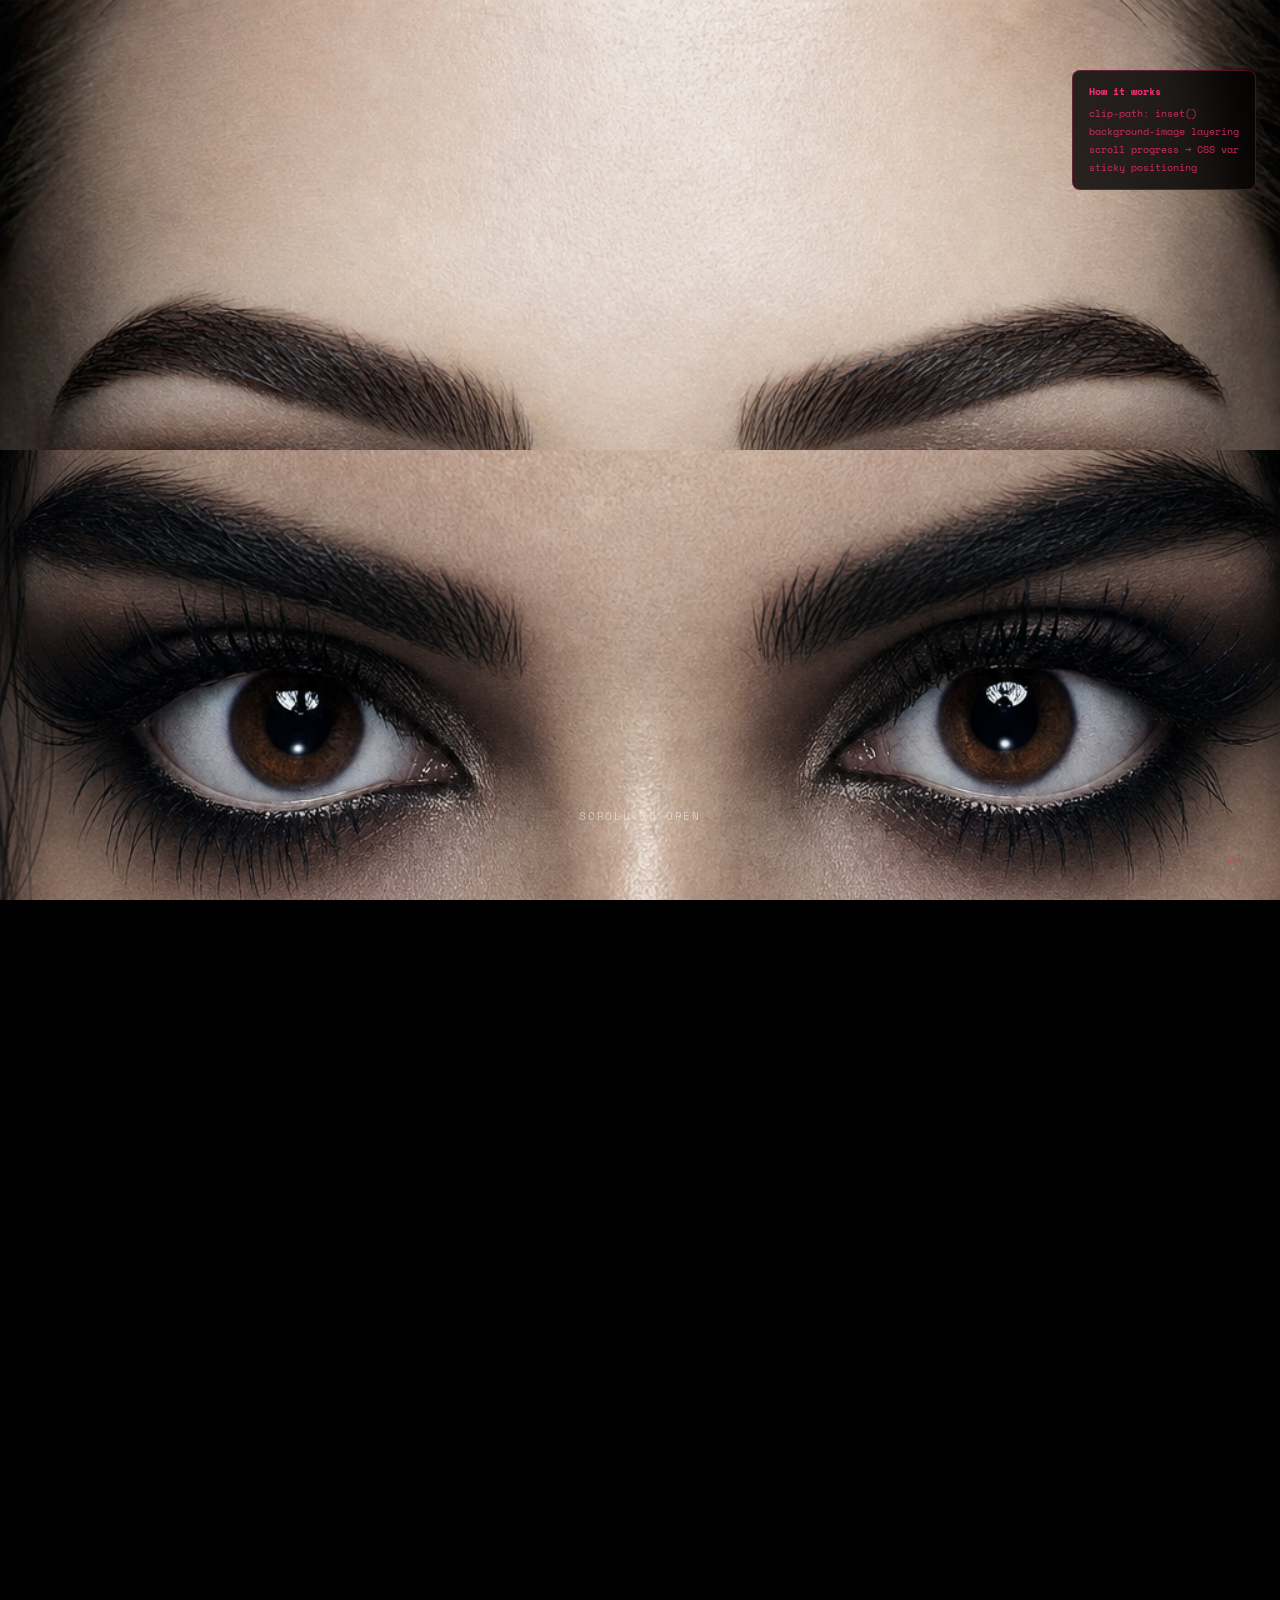
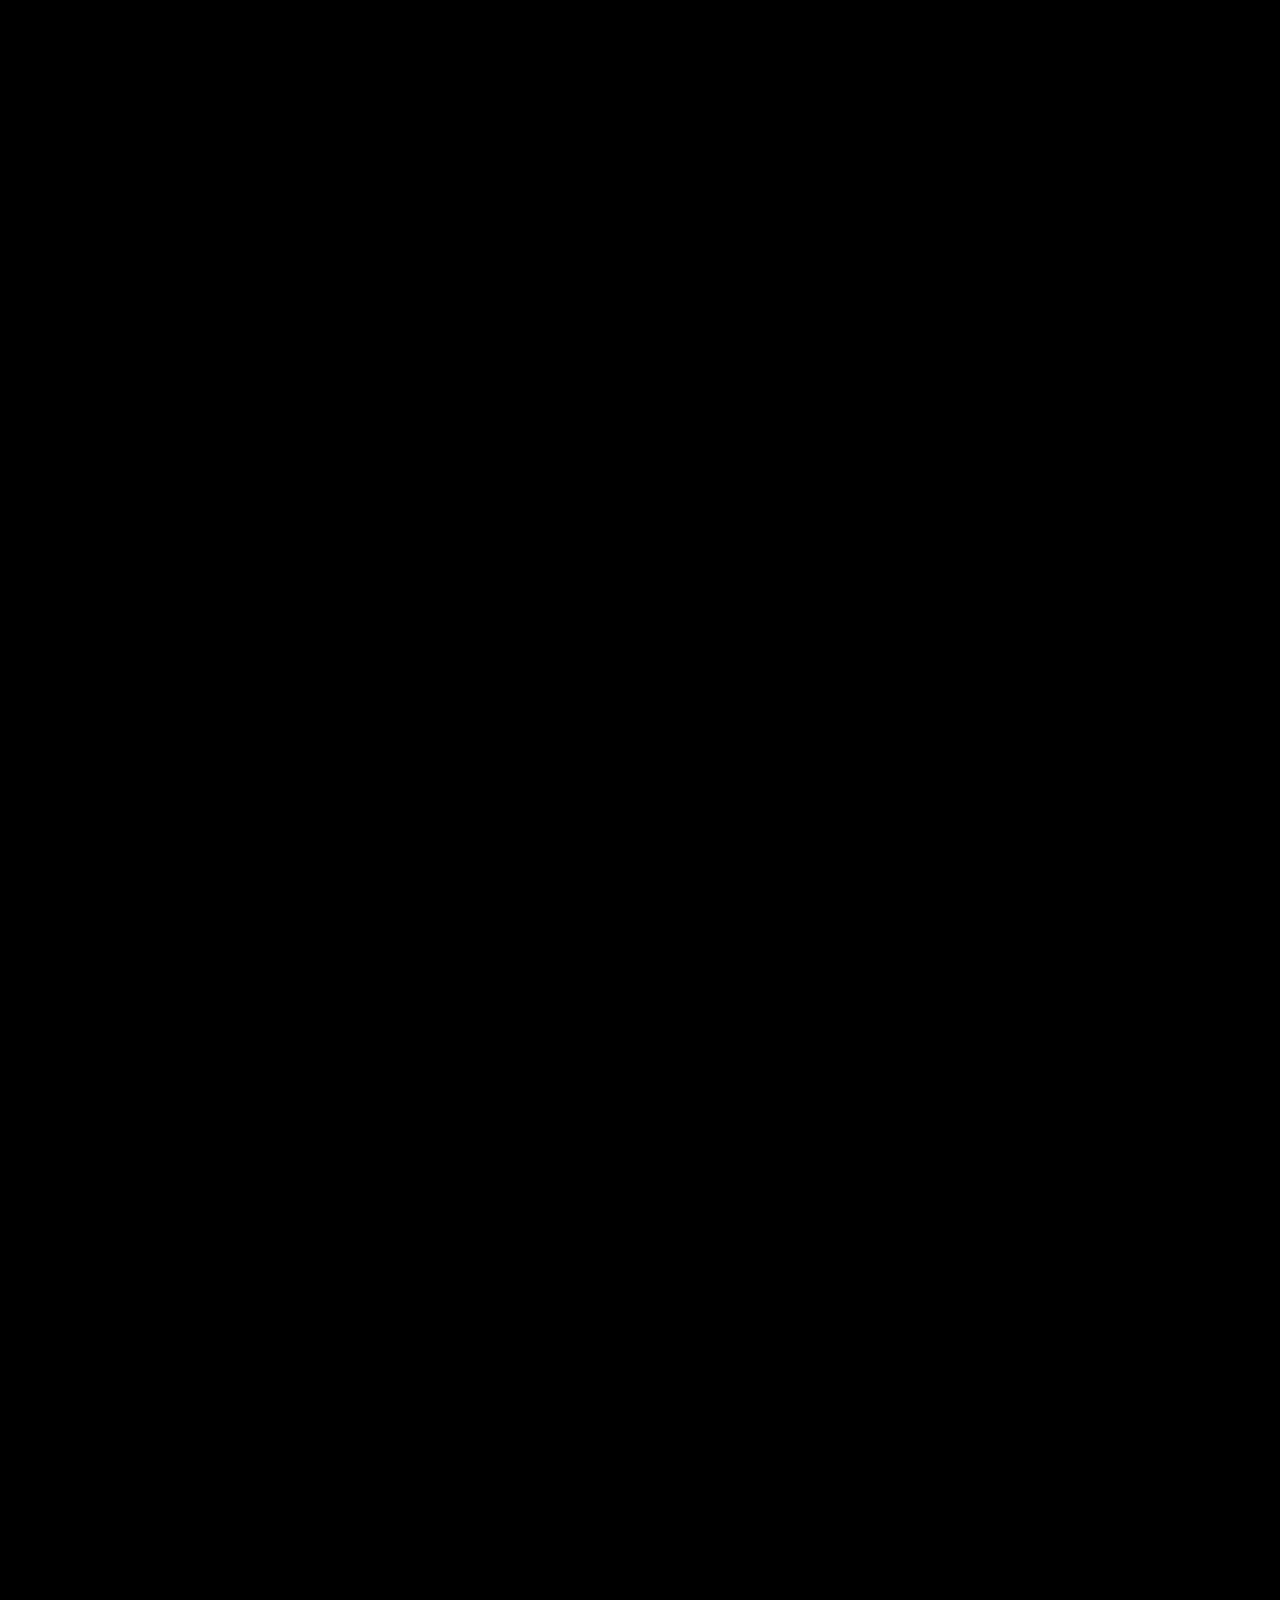
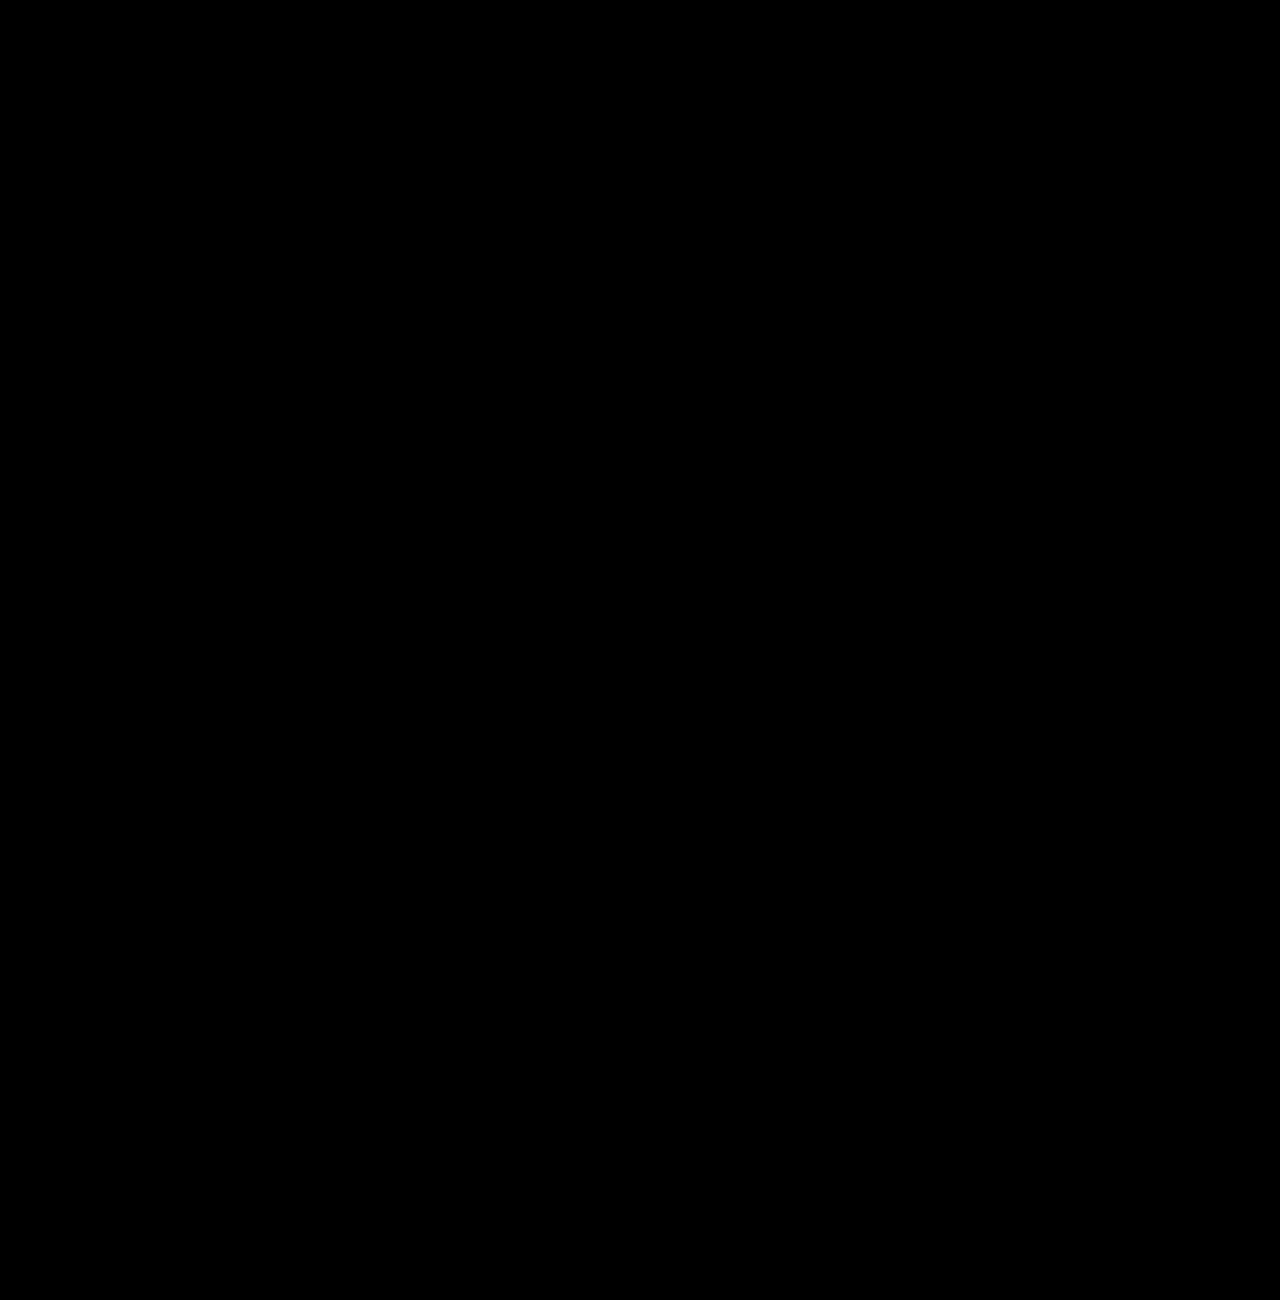
==== demos/eyelid.html @ 67fddb4d "feat: initial WTF.css sandbox with 5 insane CSS demos - Eye Awakening: scroll-driven clip-path face " ====
<!DOCTYPE html>
<html lang="en">
<head>
<meta charset="UTF-8">
<meta name="viewport" content="width=device-width, initial-scale=1.0">
<title>Eye Awakening</title>
<style>
  *, *::before, *::after { box-sizing: border-box; margin: 0; padding: 0; }

  body {
    background: #000;
    height: 500vh; /* tall scrollable page */
    font-family: 'Space Grotesk', sans-serif;
    overflow-x: hidden;
  }

  /* STICKY CONTAINER — viewport-locked face */
  .stage {
    position: sticky;
    top: 0;
    height: 100vh;
    overflow: hidden;
    display: flex;
    align-items: center;
    justify-content: center;
  }

  /* FACE — static background layer */
  .face {
    position: absolute;
    inset: 0;
    background-image: url('../assets/img/face_eyes_open.png');
    background-size: cover;
    background-position: center top;
    background-repeat: no-repeat;
  }

  /* EYELIDS — clip-path animated by scroll */
  .eyelid-top {
    position: absolute;
    left: 0;
    right: 0;
    top: 0;
    background-image: url('../assets/img/face_eyes_closed.png');
    background-size: cover;
    background-position: center top;
    background-repeat: no-repeat;
    height: 100vh;

    /* This clip-path reveals ONLY the top lid area */
    clip-path: inset(0 0 var(--reveal) 0);
    --reveal: 50%; /* controlled by JS */
  }

  /* SCROLL HINT */
  .hint {
    position: fixed;
    bottom: 32px;
    left: 50%;
    transform: translateX(-50%);
    display: flex;
    flex-direction: column;
    align-items: center;
    gap: 8px;
    color: rgba(255,255,255,0.5);
    font-size: 11px;
    letter-spacing: 0.15em;
    text-transform: uppercase;
    pointer-events: none;
    transition: opacity 0.5s;
    font-family: 'Space Mono', monospace;
  }

  .hint.hidden {
    opacity: 0;
  }

  .hint-arrow {
    width: 1px;
    height: 36px;
    background: linear-gradient(to bottom, transparent, rgba(255,255,255,0.4));
    animation: pulse-arrow 1.5s ease-in-out infinite;
  }

  @keyframes pulse-arrow {
    0%, 100% { opacity: 0.3; transform: scaleY(1); }
    50% { opacity: 1; transform: scaleY(1.2); }
  }

  /* PROGRESS OVERLAY TEXT */
  .progress-text {
    position: fixed;
    bottom: 32px;
    right: 40px;
    font-family: 'Space Mono', monospace;
    font-size: 10px;
    color: rgba(255,45,120,0.6);
    letter-spacing: 0.1em;
    pointer-events: none;
  }

  /* GLOW EFFECT on open */
  .face-glow {
    position: absolute;
    inset: 0;
    background: radial-gradient(ellipse 60% 30% at 50% 36%,
      rgba(255,45,120,0.18) 0%,
      rgba(0,229,255,0.08) 40%,
      transparent 70%);
    opacity: 0;
    transition: opacity 0.2s;
    pointer-events: none;
  }

  /* CAPTION */
  .caption {
    position: fixed;
    top: 50%;
    left: 50%;
    transform: translate(-50%, -50%);
    text-align: center;
    pointer-events: none;
    opacity: 0;
    transition: opacity 0.4s;
  }

  .caption h2 {
    font-size: clamp(2rem, 5vw, 5rem);
    font-weight: 700;
    color: #fff;
    letter-spacing: -0.03em;
    text-shadow: 0 0 40px rgba(255,45,120,0.8), 0 0 80px rgba(255,45,120,0.4);
    line-height: 1;
  }

  .caption p {
    margin-top: 12px;
    font-size: 13px;
    color: rgba(255,255,255,0.5);
    letter-spacing: 0.2em;
    text-transform: uppercase;
    font-family: 'Space Mono', monospace;
  }

  /* TECHNIQUE BADGE */
  .technique-badge {
    position: fixed;
    top: 70px;
    right: 24px;
    background: rgba(0,0,0,0.8);
    border: 1px solid rgba(255,45,120,0.3);
    border-radius: 8px;
    padding: 12px 16px;
    font-family: 'Space Mono', monospace;
    font-size: 10px;
    color: rgba(255,45,120,0.8);
    pointer-events: none;
    line-height: 1.8;
    backdrop-filter: blur(10px);
    max-width: 200px;
  }

  .technique-badge strong {
    color: #ff2d78;
    display: block;
    margin-bottom: 4px;
  }
</style>
<link rel="preconnect" href="https://fonts.googleapis.com">
<link href="https://fonts.googleapis.com/css2?family=Space+Grotesk:wght@700&family=Space+Mono&display=swap" rel="stylesheet">
</head>
<body>

<div class="stage" id="stage">
  <div class="face" id="faceOpen"></div>
  <div class="eyelid-top" id="eyelidTop"></div>
  <div class="face-glow" id="faceGlow"></div>
</div>

<div class="hint" id="hint">
  <span>scroll to open</span>
  <div class="hint-arrow"></div>
</div>

<div class="progress-text" id="progressText">0%</div>

<div class="caption" id="caption">
  <h2>She sees you.</h2>
  <p>pure css · no video · no canvas</p>
</div>

<div class="technique-badge">
  <strong>How it works</strong>
  clip-path: inset()<br>
  background-image layering<br>
  scroll progress → CSS var<br>
  sticky positioning
</div>

<script>
  const eyelid = document.getElementById('eyelidTop');
  const glow = document.getElementById('faceGlow');
  const hint = document.getElementById('hint');
  const caption = document.getElementById('caption');
  const progressText = document.getElementById('progressText');

  const SCROLL_RANGE = window.innerHeight * 3; // scroll distance for full open

  function lerp(a, b, t) { return a + (b - a) * t; }
  function clamp(v, mn, mx) { return Math.min(Math.max(v, mn), mx); }
  function easeInOut(t) { return t < 0.5 ? 2*t*t : -1+(4-2*t)*t; }

  let lastScroll = 0;
  let raf = null;

  function update() {
    const scrollY = window.scrollY;
    const progress = clamp(scrollY / SCROLL_RANGE, 0, 1);
    const eased = easeInOut(progress);

    // Eyelid clip: starts at inset(0 0 50% 0) fully closed top
    // As we scroll, bottom inset grows from 50% to 100% = eyelid lifts
    const bottomInset = lerp(50, 100, eased);
    eyelid.style.clipPath = `inset(0 0 ${bottomInset}% 0)`;

    // Glow appears as eyes open
    const glowOpacity = clamp((eased - 0.5) * 2, 0, 1);
    glow.style.opacity = glowOpacity;

    // Hint fades out early
    hint.classList.toggle('hidden', progress > 0.05);

    // Caption appears when fully open
    const captionOpacity = clamp((eased - 0.85) * 6, 0, 1);
    caption.style.opacity = captionOpacity;

    // Progress
    progressText.textContent = Math.round(progress * 100) + '%';

    lastScroll = scrollY;
    raf = null;
  }

  window.addEventListener('scroll', () => {
    if (!raf) raf = requestAnimationFrame(update);
  }, { passive: true });

  update();
</script>
</body>
</html>
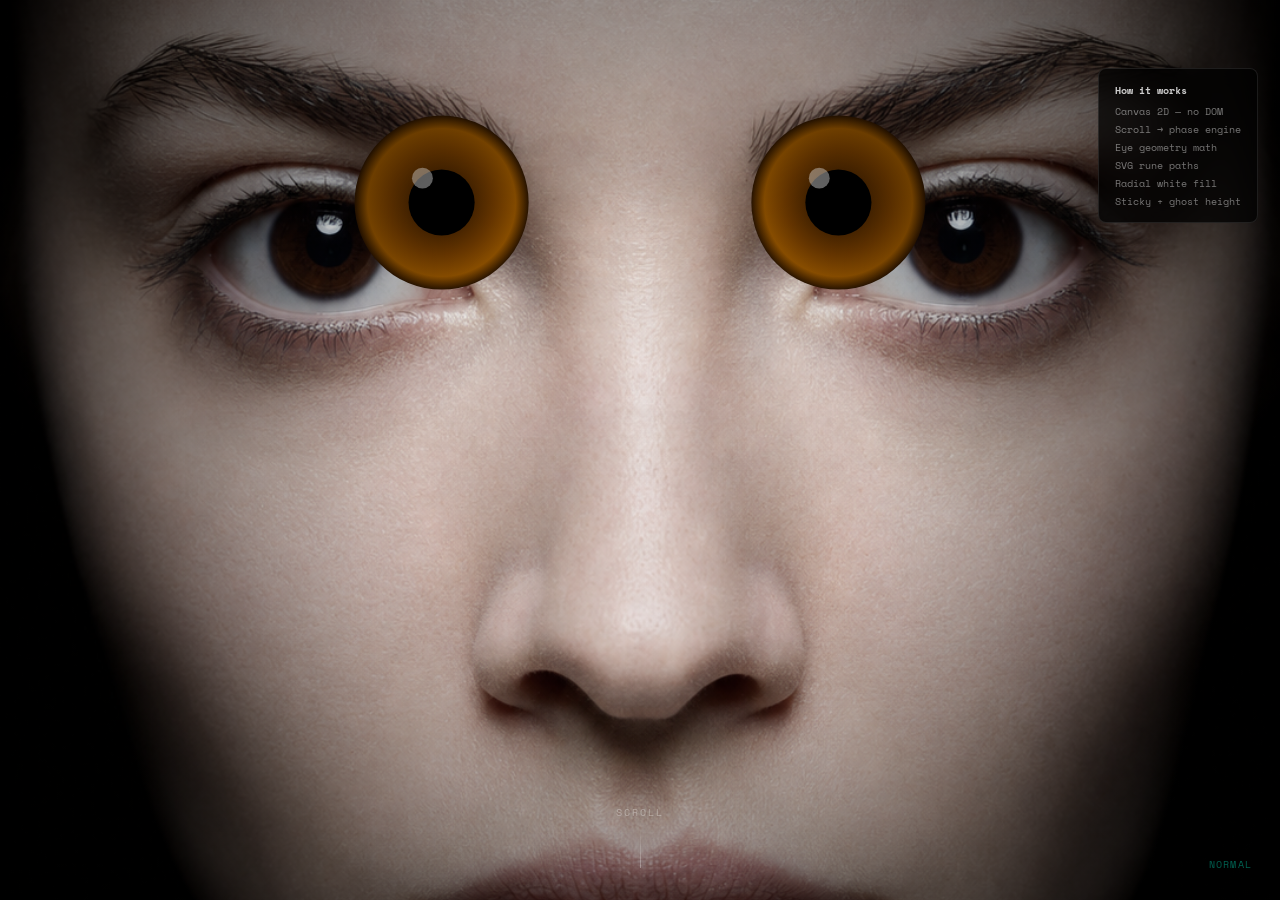
==== commit 69b69f42: "feat(01): exorcism eye refactor — Canvas scroll phases, nordic runes, white roll - Entirely new appr" ====
--- a/demos/eyelid.html
+++ b/demos/eyelid.html
@@ -7,17 +7,44 @@
 <style>
   *, *::before, *::after { box-sizing: border-box; margin: 0; padding: 0; }
 
-  body {
+  html, body {
     background: #000;
-    height: 500vh; /* tall scrollable page */
-    font-family: 'Space Grotesk', sans-serif;
+    width: 100%;
+    height: 100%;
+    overflow: hidden; /* body itself does NOT scroll */
+    font-family: 'Space Mono', monospace;
+  }
+
+  /* ─── SCROLL CONTAINER ─────────────────────────────────────
+     This div is the actual scroller. It is taller than 100vh
+     so the browser registers scroll, but the face stays fixed.
+  ─────────────────────────────────────────────────────────── */
+  #scroller {
+    position: fixed;
+    inset: 0;
+    overflow-y: scroll;
     overflow-x: hidden;
-  }
-
-  /* STICKY CONTAINER — viewport-locked face */
-  .stage {
+    scroll-behavior: auto;
+    /* hide scrollbar visually */
+    scrollbar-width: none;
+    -ms-overflow-style: none;
+  }
+  #scroller::-webkit-scrollbar { display: none; }
+
+  /* The tall ghost — gives height to scroll against */
+  #scroll-ghost {
+    height: 600vh;
+    width: 100%;
+    pointer-events: none;
+  }
+
+  /* ─── STICKY FACE STAGE ────────────────────────────────────
+     Sticks to the viewport the whole time, full w×h.
+  ─────────────────────────────────────────────────────────── */
+  #stage {
     position: sticky;
     top: 0;
+    width: 100%;
     height: 100vh;
     overflow: hidden;
     display: flex;
@@ -25,35 +52,28 @@
     justify-content: center;
   }
 
-  /* FACE — static background layer */
-  .face {
+  /* ─── CANVAS ────────────────────────────────────────────── */
+  #canvas {
     position: absolute;
     inset: 0;
-    background-image: url('../assets/img/face_eyes_open.png');
-    background-size: cover;
-    background-position: center top;
-    background-repeat: no-repeat;
-  }
-
-  /* EYELIDS — clip-path animated by scroll */
-  .eyelid-top {
+    width: 100%;
+    height: 100%;
+  }
+
+  /* ─── AMBIENT BACKGROUND GLOW ───────────────────────────── */
+  #bg-glow {
     position: absolute;
-    left: 0;
-    right: 0;
-    top: 0;
-    background-image: url('../assets/img/face_eyes_closed.png');
-    background-size: cover;
-    background-position: center top;
-    background-repeat: no-repeat;
-    height: 100vh;
-
-    /* This clip-path reveals ONLY the top lid area */
-    clip-path: inset(0 0 var(--reveal) 0);
-    --reveal: 50%; /* controlled by JS */
-  }
-
-  /* SCROLL HINT */
-  .hint {
+    inset: 0;
+    background: radial-gradient(ellipse 55% 35% at 50% 38%,
+      rgba(255,255,255,0) 0%,
+      rgba(0,0,0,0) 100%);
+    pointer-events: none;
+    transition: background 0.3s;
+    z-index: 2;
+  }
+
+  /* ─── SCROLL HINT ───────────────────────────────────────── */
+  #hint {
     position: fixed;
     bottom: 32px;
     left: 50%;
@@ -62,190 +82,517 @@
     flex-direction: column;
     align-items: center;
     gap: 8px;
-    color: rgba(255,255,255,0.5);
-    font-size: 11px;
-    letter-spacing: 0.15em;
+    color: rgba(255,255,255,0.35);
+    font-size: 10px;
+    letter-spacing: 0.2em;
     text-transform: uppercase;
     pointer-events: none;
-    transition: opacity 0.5s;
+    transition: opacity 0.6s ease;
+    z-index: 20;
     font-family: 'Space Mono', monospace;
   }
-
-  .hint.hidden {
-    opacity: 0;
-  }
-
-  .hint-arrow {
+  #hint.fade { opacity: 0; }
+  .hint-line {
     width: 1px;
-    height: 36px;
-    background: linear-gradient(to bottom, transparent, rgba(255,255,255,0.4));
-    animation: pulse-arrow 1.5s ease-in-out infinite;
-  }
-
-  @keyframes pulse-arrow {
-    0%, 100% { opacity: 0.3; transform: scaleY(1); }
-    50% { opacity: 1; transform: scaleY(1.2); }
-  }
-
-  /* PROGRESS OVERLAY TEXT */
-  .progress-text {
+    height: 40px;
+    background: linear-gradient(to bottom, transparent, rgba(255,255,255,0.3));
+    animation: hint-pulse 1.8s ease-in-out infinite;
+  }
+  @keyframes hint-pulse {
+    0%, 100% { opacity: 0.2; transform: scaleY(0.8); }
+    50%       { opacity: 1;   transform: scaleY(1.1); }
+  }
+
+  /* ─── TECHNIQUE BADGE ───────────────────────────────────── */
+  #badge {
     position: fixed;
-    bottom: 32px;
-    right: 40px;
-    font-family: 'Space Mono', monospace;
-    font-size: 10px;
-    color: rgba(255,45,120,0.6);
-    letter-spacing: 0.1em;
-    pointer-events: none;
-  }
-
-  /* GLOW EFFECT on open */
-  .face-glow {
-    position: absolute;
-    inset: 0;
-    background: radial-gradient(ellipse 60% 30% at 50% 36%,
-      rgba(255,45,120,0.18) 0%,
-      rgba(0,229,255,0.08) 40%,
-      transparent 70%);
-    opacity: 0;
-    transition: opacity 0.2s;
-    pointer-events: none;
-  }
-
-  /* CAPTION */
-  .caption {
-    position: fixed;
-    top: 50%;
-    left: 50%;
-    transform: translate(-50%, -50%);
-    text-align: center;
-    pointer-events: none;
-    opacity: 0;
-    transition: opacity 0.4s;
-  }
-
-  .caption h2 {
-    font-size: clamp(2rem, 5vw, 5rem);
-    font-weight: 700;
-    color: #fff;
-    letter-spacing: -0.03em;
-    text-shadow: 0 0 40px rgba(255,45,120,0.8), 0 0 80px rgba(255,45,120,0.4);
-    line-height: 1;
-  }
-
-  .caption p {
-    margin-top: 12px;
-    font-size: 13px;
-    color: rgba(255,255,255,0.5);
-    letter-spacing: 0.2em;
-    text-transform: uppercase;
-    font-family: 'Space Mono', monospace;
-  }
-
-  /* TECHNIQUE BADGE */
-  .technique-badge {
-    position: fixed;
-    top: 70px;
-    right: 24px;
-    background: rgba(0,0,0,0.8);
-    border: 1px solid rgba(255,45,120,0.3);
+    top: 68px;
+    right: 22px;
+    background: rgba(0,0,0,0.75);
+    border: 1px solid rgba(255,255,255,0.1);
     border-radius: 8px;
     padding: 12px 16px;
     font-family: 'Space Mono', monospace;
+    font-size: 9.5px;
+    color: rgba(255,255,255,0.45);
+    line-height: 1.9;
+    pointer-events: none;
+    backdrop-filter: blur(10px);
+    max-width: 190px;
+    z-index: 20;
+  }
+  #badge strong { color: rgba(255,255,255,0.8); display: block; margin-bottom: 3px; }
+
+  /* ─── PHASE LABEL (centre bottom) ──────────────────────── */
+  #phase-label {
+    position: fixed;
+    bottom: 28px;
+    right: 28px;
+    font-family: 'Space Mono', monospace;
     font-size: 10px;
-    color: rgba(255,45,120,0.8);
+    color: rgba(255,45,120,0.5);
+    letter-spacing: 0.12em;
     pointer-events: none;
-    line-height: 1.8;
-    backdrop-filter: blur(10px);
-    max-width: 200px;
-  }
-
-  .technique-badge strong {
-    color: #ff2d78;
-    display: block;
-    margin-bottom: 4px;
-  }
+    z-index: 20;
+    transition: opacity 0.3s;
+  }
+
+  @import url('https://fonts.googleapis.com/css2?family=Space+Mono&display=swap');
 </style>
-<link rel="preconnect" href="https://fonts.googleapis.com">
-<link href="https://fonts.googleapis.com/css2?family=Space+Grotesk:wght@700&family=Space+Mono&display=swap" rel="stylesheet">
+<link href="https://fonts.googleapis.com/css2?family=Space+Mono&display=swap" rel="stylesheet">
 </head>
 <body>
 
-<div class="stage" id="stage">
-  <div class="face" id="faceOpen"></div>
-  <div class="eyelid-top" id="eyelidTop"></div>
-  <div class="face-glow" id="faceGlow"></div>
+<div id="scroller">
+  <div id="scroll-ghost">
+    <!-- STICKY STAGE lives INSIDE the scroller so sticky works -->
+    <div id="stage">
+      <canvas id="canvas"></canvas>
+      <div id="bg-glow"></div>
+    </div>
+  </div>
 </div>
 
-<div class="hint" id="hint">
-  <span>scroll to open</span>
-  <div class="hint-arrow"></div>
+<div id="hint">
+  <span>scroll</span>
+  <div class="hint-line"></div>
 </div>
 
-<div class="progress-text" id="progressText">0%</div>
-
-<div class="caption" id="caption">
-  <h2>She sees you.</h2>
-  <p>pure css · no video · no canvas</p>
+<div id="badge">
+  <strong>How it works</strong>
+  Canvas 2D — no DOM<br>
+  Scroll → phase engine<br>
+  Eye geometry math<br>
+  SVG rune paths<br>
+  Radial white fill<br>
+  Sticky + ghost height
 </div>
 
-<div class="technique-badge">
-  <strong>How it works</strong>
-  clip-path: inset()<br>
-  background-image layering<br>
-  scroll progress → CSS var<br>
-  sticky positioning
-</div>
+<div id="phase-label" id="phase-label"></div>
 
 <script>
-  const eyelid = document.getElementById('eyelidTop');
-  const glow = document.getElementById('faceGlow');
-  const hint = document.getElementById('hint');
-  const caption = document.getElementById('caption');
-  const progressText = document.getElementById('progressText');
-
-  const SCROLL_RANGE = window.innerHeight * 3; // scroll distance for full open
-
-  function lerp(a, b, t) { return a + (b - a) * t; }
-  function clamp(v, mn, mx) { return Math.min(Math.max(v, mn), mx); }
-  function easeInOut(t) { return t < 0.5 ? 2*t*t : -1+(4-2*t)*t; }
-
-  let lastScroll = 0;
-  let raf = null;
-
-  function update() {
-    const scrollY = window.scrollY;
-    const progress = clamp(scrollY / SCROLL_RANGE, 0, 1);
-    const eased = easeInOut(progress);
-
-    // Eyelid clip: starts at inset(0 0 50% 0) fully closed top
-    // As we scroll, bottom inset grows from 50% to 100% = eyelid lifts
-    const bottomInset = lerp(50, 100, eased);
-    eyelid.style.clipPath = `inset(0 0 ${bottomInset}% 0)`;
-
-    // Glow appears as eyes open
-    const glowOpacity = clamp((eased - 0.5) * 2, 0, 1);
-    glow.style.opacity = glowOpacity;
-
-    // Hint fades out early
-    hint.classList.toggle('hidden', progress > 0.05);
-
-    // Caption appears when fully open
-    const captionOpacity = clamp((eased - 0.85) * 6, 0, 1);
-    caption.style.opacity = captionOpacity;
-
-    // Progress
-    progressText.textContent = Math.round(progress * 100) + '%';
-
-    lastScroll = scrollY;
-    raf = null;
-  }
-
-  window.addEventListener('scroll', () => {
-    if (!raf) raf = requestAnimationFrame(update);
-  }, { passive: true });
-
-  update();
+// ═══════════════════════════════════════════════════════════
+//  CONSTANTS & STATE
+// ═══════════════════════════════════════════════════════════
+const canvas = document.getElementById('canvas');
+const ctx    = canvas.getContext('2d');
+const scroller = document.getElementById('scroller');
+const hintEl   = document.getElementById('hint');
+const bgGlow   = document.getElementById('bg-glow');
+const phaseLabel = document.getElementById('phase-label');
+
+let W, H;
+let face = new Image();
+face.src = '../assets/img/exorcism_face.png';
+
+// Eye positions — expressed as % of image so they scale
+// These are tuned to the generated face image (3:4 portrait)
+// Adjust EYE_L/R if image changes
+const EYE_DEF = {
+  // x as fraction of W, y as fraction of H
+  L: { xf: 0.345, yf: 0.355 },
+  R: { xf: 0.655, yf: 0.355 },
+  rf: 0.068   // iris radius as fraction of W
+};
+
+// ═══════════════════════════════════════════════════════════
+//  NORDIC RUNES — drawn with Canvas paths
+//  Each rune is a function(ctx, cx, cy, r) that draws a glyph
+//  inside circle of radius r centered at cx,cy
+// ═══════════════════════════════════════════════════════════
+const RUNES = [
+  // ᚦ Thurisaz — vertical spine + two diagonal thorns
+  function thurisaz(ctx, cx, cy, r) {
+    const s = r * 0.72;
+    ctx.lineWidth = r * 0.13;
+    ctx.lineCap = 'round';
+    // Spine
+    ctx.beginPath(); ctx.moveTo(cx, cy - s); ctx.lineTo(cx, cy + s); ctx.stroke();
+    // Upper thorn right
+    ctx.beginPath(); ctx.moveTo(cx, cy - s * 0.1); ctx.lineTo(cx + s * 0.7, cy - s * 0.45); ctx.stroke();
+    // Lower thorn right
+    ctx.beginPath(); ctx.moveTo(cx, cy + s * 0.1); ctx.lineTo(cx + s * 0.7, cy - s * 0.1); ctx.stroke();
+  },
+
+  // ᚨ Ansuz — N-shape with added serif hook
+  function ansuz(ctx, cx, cy, r) {
+    const s = r * 0.70;
+    ctx.lineWidth = r * 0.13;
+    ctx.lineCap = 'round';
+    // Left spine
+    ctx.beginPath(); ctx.moveTo(cx - s * 0.45, cy - s); ctx.lineTo(cx - s * 0.45, cy + s); ctx.stroke();
+    // Right spine
+    ctx.beginPath(); ctx.moveTo(cx + s * 0.45, cy - s); ctx.lineTo(cx + s * 0.45, cy + s); ctx.stroke();
+    // Top diagonal
+    ctx.beginPath(); ctx.moveTo(cx - s * 0.45, cy - s); ctx.lineTo(cx + s * 0.45, cy - s * 0.15); ctx.stroke();
+    // Bottom diagonal
+    ctx.beginPath(); ctx.moveTo(cx - s * 0.45, cy + s * 0.15); ctx.lineTo(cx + s * 0.45, cy + s); ctx.stroke();
+  },
+
+  // ᛉ Algiz — upward trident / life rune
+  function algiz(ctx, cx, cy, r) {
+    const s = r * 0.75;
+    ctx.lineWidth = r * 0.13;
+    ctx.lineCap = 'round';
+    // Spine
+    ctx.beginPath(); ctx.moveTo(cx, cy - s); ctx.lineTo(cx, cy + s); ctx.stroke();
+    // Left branch
+    ctx.beginPath(); ctx.moveTo(cx, cy - s * 0.1); ctx.lineTo(cx - s * 0.55, cy - s * 0.65); ctx.stroke();
+    // Right branch
+    ctx.beginPath(); ctx.moveTo(cx, cy - s * 0.1); ctx.lineTo(cx + s * 0.55, cy - s * 0.65); ctx.stroke();
+  },
+
+  // ᛟ Othala — diamond with two feet
+  function othala(ctx, cx, cy, r) {
+    const s = r * 0.65;
+    ctx.lineWidth = r * 0.13;
+    ctx.lineCap = 'round';
+    // Diamond
+    ctx.beginPath();
+    ctx.moveTo(cx,          cy - s);
+    ctx.lineTo(cx + s,      cy);
+    ctx.lineTo(cx,          cy + s * 0.55);
+    ctx.lineTo(cx - s,      cy);
+    ctx.closePath(); ctx.stroke();
+    // Left foot
+    ctx.beginPath(); ctx.moveTo(cx - s * 0.55, cy + s * 0.25); ctx.lineTo(cx - s * 0.55, cy + s); ctx.stroke();
+    // Right foot
+    ctx.beginPath(); ctx.moveTo(cx + s * 0.55, cy + s * 0.25); ctx.lineTo(cx + s * 0.55, cy + s); ctx.stroke();
+  },
+
+  // ᛗ Mannaz — M shape — humanity rune
+  function mannaz(ctx, cx, cy, r) {
+    const s = r * 0.70;
+    ctx.lineWidth = r * 0.13;
+    ctx.lineCap = 'round';
+    // Left spine
+    ctx.beginPath(); ctx.moveTo(cx - s * 0.5, cy - s); ctx.lineTo(cx - s * 0.5, cy + s); ctx.stroke();
+    // Right spine
+    ctx.beginPath(); ctx.moveTo(cx + s * 0.5, cy - s); ctx.lineTo(cx + s * 0.5, cy + s); ctx.stroke();
+    // Left diagonal
+    ctx.beginPath(); ctx.moveTo(cx - s * 0.5, cy - s); ctx.lineTo(cx, cy - s * 0.1); ctx.stroke();
+    // Right diagonal
+    ctx.beginPath(); ctx.moveTo(cx + s * 0.5, cy - s); ctx.lineTo(cx, cy - s * 0.1); ctx.stroke();
+    // Mid bar
+    ctx.beginPath(); ctx.moveTo(cx - s * 0.5, cy + s * 0.1); ctx.lineTo(cx + s * 0.5, cy + s * 0.1); ctx.stroke();
+  },
+
+  // ᛞ Dagaz — hourglass / infinity — the "day" rune
+  function dagaz(ctx, cx, cy, r) {
+    const s = r * 0.70;
+    ctx.lineWidth = r * 0.13;
+    ctx.lineCap = 'round';
+    ctx.beginPath();
+    ctx.moveTo(cx - s, cy - s);
+    ctx.lineTo(cx + s, cy + s);
+    ctx.stroke();
+    ctx.beginPath();
+    ctx.moveTo(cx + s, cy - s);
+    ctx.lineTo(cx - s, cy + s);
+    ctx.stroke();
+    // Left loop hint
+    ctx.beginPath();
+    ctx.moveTo(cx - s, cy - s);
+    ctx.lineTo(cx - s, cy + s);
+    ctx.stroke();
+    // Right loop hint
+    ctx.beginPath();
+    ctx.moveTo(cx + s, cy - s);
+    ctx.lineTo(cx + s, cy + s);
+    ctx.stroke();
+  }
+];
+
+// Rune sequence: first appearance, second appearance (different rune)
+const RUNE_SEQ = [RUNES[2], RUNES[5]]; // Algiz then Dagaz
+
+// ═══════════════════════════════════════════════════════════
+//  RESIZE
+// ═══════════════════════════════════════════════════════════
+function resize() {
+  W = canvas.width  = window.innerWidth;
+  H = canvas.height = window.innerHeight;
+}
+resize();
+window.addEventListener('resize', () => { resize(); });
+
+// ═══════════════════════════════════════════════════════════
+//  SCROLL PHASE ENGINE
+//  Total scroll range = 500vh (ghost is 600vh, first 50 is
+//  the "intro" space at top, last 50 is exit space at bottom)
+//
+//  Progress 0→1 maps to the 6-phase exorcism sequence:
+//
+//  0.00 → 0.12  INTRO        — normal eyes, hint visible
+//  0.12 → 0.28  ROLL-UP-1    — iris rolls up, whites appear
+//  0.28 → 0.38  RUNE-1       — first rune burns in eyes
+//  0.38 → 0.52  ROLL-DOWN-1  — eyes roll back down briefly
+//  0.52 → 0.60  ROLL-UP-2    — iris rolls up again
+//  0.60 → 0.72  RUNE-2       — second rune glows differently
+//  0.72 → 0.82  RETURN-WHITE — whites fade, glow pulses
+//  0.82 → 1.00  RETURN-NORMAL— iris slides back, fully normal
+// ═══════════════════════════════════════════════════════════
+
+const PHASES = [
+  { name: 'NORMAL',       start: 0.00, end: 0.12 },
+  { name: 'ROLL UP',      start: 0.12, end: 0.28 },
+  { name: 'RUNE Ⅰ',       start: 0.28, end: 0.43 },
+  { name: 'ROLL DOWN',    start: 0.43, end: 0.54 },
+  { name: 'ROLL UP Ⅱ',   start: 0.54, end: 0.63 },
+  { name: 'RUNE Ⅱ',       start: 0.63, end: 0.76 },
+  { name: 'WHITE',        start: 0.76, end: 0.86 },
+  { name: 'RETURNING',    start: 0.86, end: 1.00 },
+];
+
+function phaseProgress(progress, phaseIdx) {
+  const p = PHASES[phaseIdx];
+  return Math.max(0, Math.min(1, (progress - p.start) / (p.end - p.start)));
+}
+
+function ease(t, exp = 2) {
+  return t < 0.5 ? Math.pow(t * 2, exp) / 2 : 1 - Math.pow((1 - t) * 2, exp) / 2;
+}
+function easeOut(t) { return 1 - Math.pow(1 - t, 2.5); }
+function easeIn(t)  { return Math.pow(t, 2.5); }
+function clamp(v, lo, hi) { return Math.max(lo, Math.min(hi, v)); }
+
+// ═══════════════════════════════════════════════════════════
+//  EYE DRAWING
+// ═══════════════════════════════════════════════════════════
+
+function getEye(side) {
+  const xf = side === 'L' ? EYE_DEF.L.xf : EYE_DEF.R.xf;
+  const yf = side === 'L' ? EYE_DEF.L.yf : EYE_DEF.R.yf;
+  // Image drawn to fill canvas proportionally (cover)
+  const imgAspect = 3 / 4;
+  const canAspect = W / H;
+  let iw, ih, ox, oy;
+  if (canAspect > imgAspect) {
+    iw = W; ih = W / imgAspect; ox = 0; oy = (H - ih) / 2;
+  } else {
+    ih = H; iw = H * imgAspect; ox = (W - iw) / 2; oy = 0;
+  }
+  return {
+    x: ox + xf * iw,
+    y: oy + yf * ih,
+    r: EYE_DEF.rf * iw,   // iris radius
+    iw, ih, ox, oy
+  };
+}
+
+// Draw one eye overlay: white sclera + iris at rollOffset (-1=up, 0=normal, 1=down)
+// whiteBlend: 0=normal, 1=fully white (rolled back)
+// runeIdx: -1 = no rune, 0..n = draw that rune
+function drawEyeOverlay(side, rollOffset, whiteBlend, runeIdx, runeAlpha, runeGlow) {
+  const e = getEye(side);
+  const cx = e.x, cy = e.y, r = e.r;
+
+  ctx.save();
+  // Clip to eye circle
+  ctx.beginPath();
+  ctx.arc(cx, cy, r * 1.05, 0, Math.PI * 2);
+  ctx.clip();
+
+  // 1. White fill (the rolled-back sclera)
+  if (whiteBlend > 0) {
+    ctx.fillStyle = `rgba(255,255,255,${whiteBlend})`;
+    ctx.fillRect(cx - r * 1.5, cy - r * 1.5, r * 3, r * 3);
+  }
+
+  // 2. Iris — displaced vertically by rollOffset * r * 2
+  if (whiteBlend < 0.98) {
+    const irisCy = cy + rollOffset * r * 2.2;
+    const irisAlpha = 1 - whiteBlend;
+
+    // Iris base (dark brown)
+    ctx.globalAlpha = irisAlpha;
+    const grad = ctx.createRadialGradient(cx, irisCy, 0, cx, irisCy, r);
+    grad.addColorStop(0,    '#1a0f00');
+    grad.addColorStop(0.25, '#3d1e00');
+    grad.addColorStop(0.6,  '#6b3800');
+    grad.addColorStop(0.85, '#8b4f00');
+    grad.addColorStop(1,    '#2a1400');
+    ctx.beginPath(); ctx.arc(cx, irisCy, r, 0, Math.PI * 2);
+    ctx.fillStyle = grad; ctx.fill();
+
+    // Pupil
+    ctx.fillStyle = '#000';
+    ctx.beginPath(); ctx.arc(cx, irisCy, r * 0.38, 0, Math.PI * 2); ctx.fill();
+
+    // Catchlight
+    ctx.globalAlpha = irisAlpha * 0.8;
+    ctx.fillStyle = 'rgba(255,255,255,0.55)';
+    ctx.beginPath(); ctx.arc(cx - r*0.22, irisCy - r*0.28, r*0.12, 0, Math.PI*2); ctx.fill();
+    ctx.globalAlpha = 1;
+  }
+
+  ctx.restore();
+
+  // 3. Rune — drawn ON TOP, outside clip so it bleeds slightly
+  if (runeIdx >= 0 && runeAlpha > 0) {
+    ctx.save();
+    ctx.globalAlpha = runeAlpha;
+
+    if (runeGlow > 0) {
+      ctx.shadowColor = runeIdx === 0 ? '#00ffcc' : '#ff2d78';
+      ctx.shadowBlur  = r * 3 * runeGlow;
+    }
+
+    // Rune colour: cold teal for first, hot pink for second
+    ctx.strokeStyle = runeIdx === 0
+      ? `rgba(0, 240, 200, ${runeAlpha})`
+      : `rgba(255, 45, 120, ${runeAlpha})`;
+
+    RUNE_SEQ[runeIdx](ctx, cx, cy, r);
+
+    ctx.shadowBlur = 0;
+    ctx.restore();
+  }
+}
+
+// Outer eye glow (ambient around eye area)
+function drawEyeGlow(side, color, alpha) {
+  if (alpha <= 0) return;
+  const e = getEye(side);
+  const grad = ctx.createRadialGradient(e.x, e.y, e.r * 0.5, e.x, e.y, e.r * 3.5);
+  grad.addColorStop(0,   color.replace('1)', `${alpha * 0.6})`));
+  grad.addColorStop(0.5, color.replace('1)', `${alpha * 0.2})`));
+  grad.addColorStop(1,   color.replace('1)', '0)'));
+  ctx.save();
+  ctx.globalCompositeOperation = 'screen';
+  ctx.fillStyle = grad;
+  ctx.beginPath(); ctx.arc(e.x, e.y, e.r * 3.5, 0, Math.PI * 2); ctx.fill();
+  ctx.restore();
+}
+
+// ═══════════════════════════════════════════════════════════
+//  MAIN DRAW
+// ═══════════════════════════════════════════════════════════
+let lastProgress = -1;
+
+function draw(progress) {
+  ctx.clearRect(0, 0, W, H);
+
+  // ── Draw face image (cover fit) ──────────────────────────
+  const imgAspect = 3 / 4;
+  const canAspect = W / H;
+  let iw, ih, ox, oy;
+  if (canAspect > imgAspect) {
+    iw = W; ih = W / imgAspect; ox = 0; oy = (H - ih) / 2;
+  } else {
+    ih = H; iw = H * imgAspect; ox = (W - iw) / 2; oy = 0;
+  }
+  ctx.drawImage(face, ox, oy, iw, ih);
+
+  // ── Compute per-phase values ─────────────────────────────
+
+  // p0: normal (nothing)
+  const p1 = phaseProgress(progress, 1); // roll up 1
+  const p2 = phaseProgress(progress, 2); // rune 1
+  const p3 = phaseProgress(progress, 3); // roll down
+  const p4 = phaseProgress(progress, 4); // roll up 2
+  const p5 = phaseProgress(progress, 5); // rune 2
+  const p6 = phaseProgress(progress, 6); // white hold
+  const p7 = phaseProgress(progress, 7); // return normal
+
+  // Roll offset: -1 = iris at top (rolled back), 0 = normal
+  let rollOffset = 0;
+  // Phase 1: ease in to -1
+  if (p1 > 0) rollOffset = -easeOut(p1);
+  // Phase 2: stay at -1
+  if (p2 > 0) rollOffset = -1;
+  // Phase 3: ease back to 0, then briefly
+  if (p3 > 0) rollOffset = -1 + easeOut(p3);
+  // Phase 4: roll back up to -1
+  if (p4 > 0) rollOffset = -easeOut(p4);
+  // Phase 5: stay at -1
+  if (p5 > 0) rollOffset = -1;
+  // Phase 6: white hold, no iris visible
+  if (p6 > 0) rollOffset = -1;
+  // Phase 7: iris slides back down from -1 to 0
+  if (p7 > 0) rollOffset = -1 + easeOut(p7);
+
+  // White blend: how much the eye is white
+  let whiteBlend = 0;
+  if (p1 > 0) whiteBlend = easeOut(p1);
+  if (p2 > 0) whiteBlend = 1;
+  if (p3 > 0) whiteBlend = 1 - easeOut(p3) * 0.7; // partial return
+  if (p4 > 0) whiteBlend = 0.3 + easeOut(p4) * 0.7; // re-whiten
+  if (p5 > 0) whiteBlend = 1;
+  if (p6 > 0) whiteBlend = 1;
+  if (p7 > 0) whiteBlend = 1 - easeOut(p7);
+
+  // Rune 1 alpha
+  let rune1Alpha = 0;
+  if (p2 > 0 && p3 === 0) rune1Alpha = ease(p2);
+  if (p3 > 0) rune1Alpha = Math.max(0, 1 - easeIn(p3) * 2);
+
+  // Rune 2 alpha
+  let rune2Alpha = 0;
+  if (p5 > 0 && p6 === 0) rune2Alpha = ease(p5);
+  if (p6 > 0) rune2Alpha = Math.max(0, 1 - easeIn(p6));
+  if (p7 > 0) rune2Alpha = 0;
+
+  // Rune glow pulse
+  const glowPulse = 0.5 + 0.5 * Math.sin(Date.now() * 0.004);
+
+  // Ambient glow colour
+  let glowColor = 'rgba(0,240,200,1)';
+  let glowAlpha = 0;
+  if (p2 > 0 && p3 === 0) { glowColor = 'rgba(0,240,200,1)'; glowAlpha = easeOut(p2) * 0.7; }
+  if (p3 > 0) glowAlpha = Math.max(0, 0.7 - easeIn(p3) * 0.7);
+  if (p5 > 0 && p6 === 0) { glowColor = 'rgba(255,45,120,1)'; glowAlpha = easeOut(p5) * 0.8; }
+  if (p6 > 0 && p7 === 0) { glowColor = 'rgba(255,45,120,1)'; glowAlpha = Math.max(0, 0.8 - easeOut(p6) * 0.6); }
+
+  // ── Draw both eyes ───────────────────────────────────────
+  const activeRuneIdx = rune2Alpha > 0 ? 1 : (rune1Alpha > 0 ? 0 : -1);
+  const activeRuneAlpha = rune2Alpha > 0 ? rune2Alpha : rune1Alpha;
+
+  ['L', 'R'].forEach(side => {
+    drawEyeGlow(side, glowColor, glowAlpha);
+    drawEyeOverlay(side, rollOffset, whiteBlend, activeRuneIdx, activeRuneAlpha, glowPulse);
+  });
+
+  // ── Vignette ─────────────────────────────────────────────
+  const vig = ctx.createRadialGradient(W/2, H/2, H*0.25, W/2, H/2, H*0.85);
+  vig.addColorStop(0, 'rgba(0,0,0,0)');
+  vig.addColorStop(1, 'rgba(0,0,0,0.75)');
+  ctx.fillStyle = vig; ctx.fillRect(0, 0, W, H);
+
+  // ── Phase label ─────────────────────────────────────────
+  const currentPhase = PHASES.find(p => progress >= p.start && progress <= p.end);
+  phaseLabel.textContent = currentPhase ? currentPhase.name : '';
+  phaseLabel.style.color = activeRuneIdx === 1 ? 'rgba(255,45,120,0.5)' : 'rgba(0,240,200,0.4)';
+
+  // ── Scroll hint ──────────────────────────────────────────
+  hintEl.classList.toggle('fade', progress > 0.06);
+}
+
+// ═══════════════════════════════════════════════════════════
+//  SCROLL HANDLER
+// ═══════════════════════════════════════════════════════════
+const SCROLL_TOTAL = scroller.scrollHeight - window.innerHeight;
+
+function onScroll() {
+  const progress = clamp(scroller.scrollTop / SCROLL_TOTAL, 0, 1);
+  lastProgress = progress;
+}
+scroller.addEventListener('scroll', onScroll, { passive: true });
+
+// ═══════════════════════════════════════════════════════════
+//  ANIMATION LOOP — runs always (for glow pulse)
+// ═══════════════════════════════════════════════════════════
+function loop() {
+  draw(lastProgress < 0 ? 0 : lastProgress);
+  requestAnimationFrame(loop);
+}
+
+face.onload = () => {
+  lastProgress = 0;
+  loop();
+};
+// If already loaded (cached)
+if (face.complete) { lastProgress = 0; loop(); }
 </script>
 </body>
 </html>
